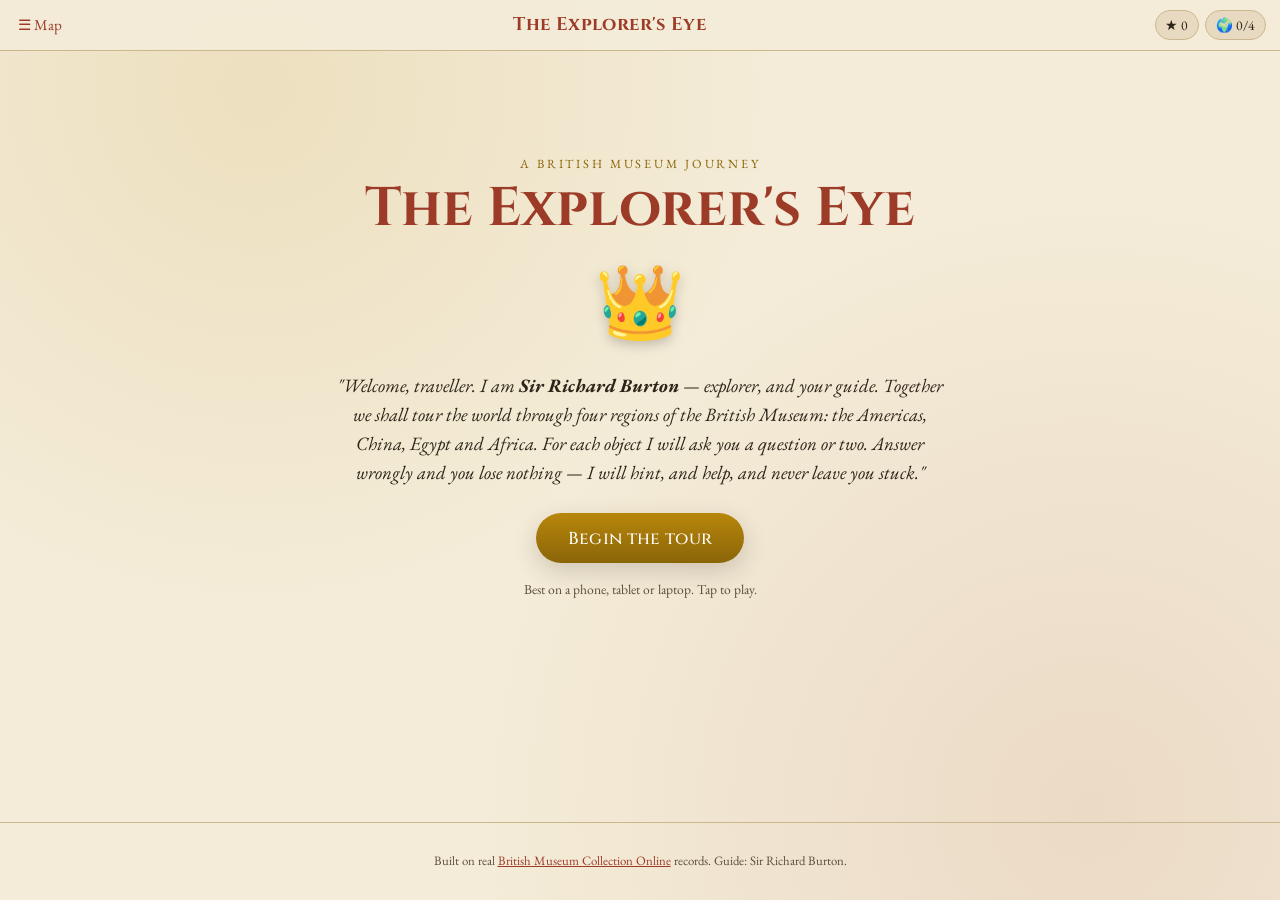
==== index.html @ 0e797c00 "Add The Explorer's Eye — responsive British Museum web game A web game in which Sir Richard Burton g" ====
<!DOCTYPE html>
<html lang="en">
<head>
  <meta charset="UTF-8" />
  <meta name="viewport" content="width=device-width, initial-scale=1.0" />
  <meta name="description" content="The Explorer's Eye — a web game in which Sir Richard Burton guides you through objects from four regions of the British Museum collection." />
  <title>The Explorer's Eye</title>
  <link rel="preconnect" href="https://fonts.googleapis.com" />
  <link rel="preconnect" href="https://fonts.gstatic.com" crossorigin />
  <link href="https://fonts.googleapis.com/css2?family=Cinzel:wght@500;700&family=EB+Garamond:ital,wght@0,400;0,500;1,400&display=swap" rel="stylesheet" />
  <link rel="stylesheet" href="styles.css" />
</head>
<body>
  <div class="app">

    <!-- Top status bar -->
    <header class="topbar" id="topbar" hidden>
      <button class="link-btn" id="homeBtn" type="button" aria-label="Back to the world map">&#9776; Map</button>
      <h1 class="topbar-title">The Explorer's Eye</h1>
      <div class="status">
        <span class="status-pill" title="Score">&#9733; <span id="scoreVal">0</span></span>
        <span class="status-pill" title="Regions completed">&#127757; <span id="regionsVal">0</span>/4</span>
      </div>
    </header>

    <main class="stage" id="stage">

      <!-- 1. Welcome -->
      <section class="screen welcome active" id="screen-welcome" aria-labelledby="welcomeHeading">
        <div class="welcome-inner">
          <p class="eyebrow">A British Museum journey</p>
          <h1 class="title" id="welcomeHeading">The Explorer's Eye</h1>
          <div class="burton-badge" aria-hidden="true">&#128081;</div>
          <p class="lede">
            "Welcome, traveller. I am <strong>Sir Richard Burton</strong> &mdash; explorer, and your guide.
            Together we shall tour the world through four regions of the British Museum:
            the Americas, China, Egypt and Africa. For each object I will ask you a question or two.
            Answer wrongly and you lose nothing &mdash; I will hint, and help, and never leave you stuck."
          </p>
          <button class="btn btn-primary btn-lg" id="startBtn" type="button">Begin the tour</button>
          <p class="fineprint">Best on a phone, tablet or laptop. Tap to play.</p>
        </div>
      </section>

      <!-- 2. World map -->
      <section class="screen map" id="screen-map" aria-labelledby="mapHeading" hidden>
        <h2 class="screen-heading" id="mapHeading">Choose a region</h2>
        <p class="screen-sub">Four regions await. Visit them in any order &mdash; complete all four to finish the tour.</p>
        <div class="region-grid" id="regionGrid"><!-- regions injected --></div>
      </section>

      <!-- 3. Region: objects -->
      <section class="screen region" id="screen-region" aria-labelledby="regionHeading" hidden>
        <button class="link-btn back" id="regionBack" type="button">&#8592; Back to map</button>
        <h2 class="screen-heading" id="regionHeading">Region</h2>
        <p class="screen-sub" id="regionBlurb"></p>
        <div class="object-grid" id="objectGrid"><!-- objects injected --></div>
      </section>

      <!-- 4. Question -->
      <section class="screen quiz" id="screen-quiz" aria-labelledby="quizObjTitle" hidden>
        <button class="link-btn back" id="quizBack" type="button">&#8592; Back</button>
        <div class="object-card">
          <div class="object-plate" id="objPlate" aria-hidden="true"></div>
          <div class="object-meta">
            <h2 class="object-title" id="quizObjTitle">Object</h2>
            <p class="object-culture" id="quizObjCulture"></p>
            <p class="object-counter" id="quizCounter"></p>
          </div>
        </div>

        <div class="question-block">
          <p class="question-prompt" id="questionPrompt">Question</p>
          <div class="options" id="optionsList" role="group" aria-label="Answer options"></div>

          <!-- Burton feedback area -->
          <div class="burton-msg" id="burtonMsg" hidden>
            <span class="burton-avatar" aria-hidden="true">&#128081;</span>
            <p id="burtonText"></p>
          </div>

          <!-- Action buttons -->
          <div class="quiz-actions" id="quizActions"></div>
        </div>
      </section>

      <!-- 5. Region complete -->
      <section class="screen done-region" id="screen-region-done" aria-labelledby="regionDoneHeading" hidden>
        <div class="done-inner">
          <div class="done-mark" aria-hidden="true">&#10003;</div>
          <h2 class="screen-heading" id="regionDoneHeading">Region complete!</h2>
          <p class="screen-sub" id="regionDoneText"></p>
          <button class="btn btn-primary btn-lg" id="regionDoneBtn" type="button">Back to the world map</button>
        </div>
      </section>

      <!-- 6. Final -->
      <section class="screen final" id="screen-final" aria-labelledby="finalHeading" hidden>
        <div class="done-inner">
          <div class="burton-badge" aria-hidden="true">&#127881;</div>
          <h2 class="title" id="finalHeading">The tour is complete</h2>
          <p class="lede" id="finalText"></p>
          <p class="final-score">Final score: <strong id="finalScore">0</strong></p>
          <button class="btn btn-primary btn-lg" id="playAgainBtn" type="button">Play again</button>
        </div>
      </section>

    </main>

    <footer class="footer">
      <p>Built on real <a href="https://www.britishmuseum.org/collection" target="_blank" rel="noopener">British Museum Collection Online</a> records. Guide: Sir Richard Burton.</p>
    </footer>
  </div>

  <script src="data.js"></script>
  <script src="script.js"></script>
</body>
</html>
---- styles.css ----
/* The Explorer's Eye — responsive styles (mobile-first) */

:root {
  --parchment: #f4ecd8;
  --parchment-dark: #e7dac0;
  --ink: #2c2418;
  --ink-soft: #5b4f3a;
  --gold: #b8860b;
  --gold-deep: #8a6508;
  --brick: #9c3b27;
  --green: #3b6b4f;
  --green-bright: #2e7d4f;
  --red: #b23b2e;
  --line: #cbb78e;
  --shadow: 0 8px 24px rgba(44, 36, 24, 0.18);
  --radius: 14px;
}

* { box-sizing: border-box; }

html, body {
  margin: 0;
  padding: 0;
  min-height: 100%;
}

body {
  font-family: "EB Garamond", Georgia, "Times New Roman", serif;
  color: var(--ink);
  background:
    radial-gradient(circle at 20% 10%, rgba(184, 134, 11, 0.12), transparent 40%),
    radial-gradient(circle at 85% 90%, rgba(156, 59, 39, 0.10), transparent 45%),
    var(--parchment);
  line-height: 1.55;
  -webkit-font-smoothing: antialiased;
}

.app {
  display: flex;
  flex-direction: column;
  min-height: 100vh;
}

/* ---------- Top bar ---------- */
.topbar {
  position: sticky;
  top: 0;
  z-index: 20;
  display: flex;
  align-items: center;
  justify-content: space-between;
  gap: 0.5rem;
  padding: 0.6rem 0.9rem;
  background: rgba(244, 236, 216, 0.92);
  backdrop-filter: blur(6px);
  border-bottom: 1px solid var(--line);
}

.topbar-title {
  font-family: "Cinzel", serif;
  font-size: clamp(0.9rem, 3.5vw, 1.15rem);
  font-weight: 700;
  letter-spacing: 0.02em;
  margin: 0;
  color: var(--brick);
  white-space: nowrap;
  overflow: hidden;
  text-overflow: ellipsis;
}

.status { display: flex; gap: 0.4rem; flex-shrink: 0; }

.status-pill {
  background: var(--parchment-dark);
  border: 1px solid var(--line);
  border-radius: 999px;
  padding: 0.2rem 0.6rem;
  font-size: 0.85rem;
  font-variant-numeric: tabular-nums;
  white-space: nowrap;
}

/* ---------- Stage / screens ---------- */
.stage {
  flex: 1;
  width: 100%;
  max-width: 880px;
  margin: 0 auto;
  padding: 1.1rem 1rem 2rem;
}

.screen { animation: fade 0.35s ease; }
.screen[hidden] { display: none; }

@keyframes fade {
  from { opacity: 0; transform: translateY(8px); }
  to { opacity: 1; transform: translateY(0); }
}

.screen-heading {
  font-family: "Cinzel", serif;
  font-size: clamp(1.4rem, 5vw, 2rem);
  color: var(--brick);
  margin: 0.2rem 0 0.3rem;
}

.screen-sub {
  color: var(--ink-soft);
  margin: 0 0 1.2rem;
  font-size: 1.02rem;
}

/* ---------- Welcome ---------- */
.welcome { display: flex; align-items: center; min-height: 70vh; }
.welcome-inner { text-align: center; margin: 0 auto; max-width: 620px; }

.eyebrow {
  text-transform: uppercase;
  letter-spacing: 0.22em;
  font-size: 0.78rem;
  color: var(--gold-deep);
  margin: 0 0 0.4rem;
}

.title {
  font-family: "Cinzel", serif;
  font-weight: 700;
  font-size: clamp(2.1rem, 9vw, 3.4rem);
  line-height: 1.05;
  margin: 0 0 0.6rem;
  color: var(--brick);
}

.burton-badge {
  font-size: clamp(3rem, 14vw, 4.5rem);
  margin: 0.5rem 0 0.8rem;
  filter: drop-shadow(0 4px 6px rgba(0,0,0,0.2));
}

.lede {
  font-size: clamp(1rem, 2.6vw, 1.18rem);
  color: var(--ink);
  font-style: italic;
  margin: 0 auto 1.6rem;
  max-width: 36em;
}

.fineprint { color: var(--ink-soft); font-size: 0.85rem; margin-top: 1rem; }

/* ---------- Buttons ---------- */
.btn {
  font-family: "Cinzel", serif;
  font-size: 1rem;
  font-weight: 500;
  border: none;
  border-radius: 999px;
  padding: 0.7rem 1.5rem;
  cursor: pointer;
  transition: transform 0.12s ease, box-shadow 0.12s ease, background 0.12s ease;
  letter-spacing: 0.02em;
}
.btn:active { transform: translateY(1px) scale(0.99); }

.btn-primary {
  background: linear-gradient(180deg, var(--gold) 0%, var(--gold-deep) 100%);
  color: #fff;
  box-shadow: var(--shadow);
}
.btn-primary:hover { background: var(--gold-deep); }

.btn-secondary {
  background: var(--parchment-dark);
  color: var(--ink);
  border: 1px solid var(--line);
}
.btn-secondary:hover { background: #ded0b2; }

.btn-lg { padding: 0.85rem 2rem; font-size: 1.08rem; }

.link-btn {
  background: none;
  border: none;
  color: var(--brick);
  font-family: "EB Garamond", serif;
  font-size: 0.95rem;
  cursor: pointer;
  padding: 0.35rem 0.2rem;
}
.link-btn:hover { text-decoration: underline; }
.link-btn.back { display: inline-block; margin-bottom: 0.7rem; }

/* ---------- Region grid (map) ---------- */
.region-grid {
  display: grid;
  grid-template-columns: 1fr;
  gap: 0.9rem;
}
@media (min-width: 560px) {
  .region-grid { grid-template-columns: 1fr 1fr; }
}

.region-card {
  position: relative;
  text-align: left;
  background: var(--parchment-dark);
  border: 1px solid var(--line);
  border-left: 6px solid var(--accent, var(--gold));
  border-radius: var(--radius);
  padding: 1.1rem 1.1rem 1rem;
  cursor: pointer;
  box-shadow: var(--shadow);
  transition: transform 0.14s ease, box-shadow 0.14s ease;
  font-family: inherit;
  color: inherit;
  width: 100%;
}
.region-card:hover { transform: translateY(-3px); box-shadow: 0 12px 28px rgba(44,36,24,0.22); }

.region-card .rc-icon { font-size: 2rem; }
.region-card .rc-name {
  font-family: "Cinzel", serif;
  font-size: 1.25rem;
  margin: 0.2rem 0 0.25rem;
  color: var(--ink);
}
.region-card .rc-blurb { margin: 0; color: var(--ink-soft); font-size: 0.95rem; }

.region-card .rc-done {
  position: absolute;
  top: 0.8rem;
  right: 0.9rem;
  background: var(--green-bright);
  color: #fff;
  font-family: "Cinzel", serif;
  font-size: 0.72rem;
  padding: 0.2rem 0.6rem;
  border-radius: 999px;
  display: none;
}
.region-card.completed { opacity: 0.92; }
.region-card.completed .rc-done { display: inline-block; }
.region-card.completed { border-left-color: var(--green-bright); }

/* ---------- Object grid ---------- */
.object-grid {
  display: grid;
  grid-template-columns: 1fr;
  gap: 0.9rem;
}
@media (min-width: 560px) {
  .object-grid { grid-template-columns: 1fr 1fr; }
}

.object-tile {
  display: flex;
  gap: 0.85rem;
  align-items: center;
  text-align: left;
  background: var(--parchment-dark);
  border: 1px solid var(--line);
  border-radius: var(--radius);
  padding: 0.9rem;
  cursor: pointer;
  box-shadow: var(--shadow);
  transition: transform 0.14s ease;
  font-family: inherit;
  color: inherit;
  width: 100%;
}
.object-tile:hover { transform: translateY(-3px); }

.object-thumb {
  flex-shrink: 0;
  width: 64px;
  height: 64px;
  border-radius: 10px;
  display: grid;
  place-items: center;
  font-size: 2rem;
  background: linear-gradient(135deg, #efe4c8, #d8c49a);
  border: 1px solid var(--line);
}
.object-tile .ot-title {
  font-family: "Cinzel", serif;
  font-size: 1.02rem;
  margin: 0 0 0.15rem;
}
.object-tile .ot-sub { margin: 0; font-size: 0.85rem; color: var(--ink-soft); }
.object-tile .ot-done { color: var(--green-bright); font-weight: 600; }

/* ---------- Quiz / object card ---------- */
.object-card {
  display: flex;
  gap: 1rem;
  align-items: center;
  background: var(--parchment-dark);
  border: 1px solid var(--line);
  border-radius: var(--radius);
  padding: 0.9rem 1rem;
  margin-bottom: 1.2rem;
  box-shadow: var(--shadow);
}

.object-plate {
  flex-shrink: 0;
  width: 84px;
  height: 84px;
  border-radius: 12px;
  display: grid;
  place-items: center;
  font-size: 2.6rem;
  background: linear-gradient(135deg, #efe4c8, #cdb789);
  border: 2px solid var(--line);
  overflow: hidden;
}
.object-plate img { width: 100%; height: 100%; object-fit: cover; }

.object-title { font-family: "Cinzel", serif; font-size: 1.15rem; margin: 0 0 0.15rem; color: var(--ink); }
.object-culture { margin: 0; font-size: 0.9rem; color: var(--ink-soft); font-style: italic; }
.object-counter { margin: 0.3rem 0 0; font-size: 0.82rem; color: var(--gold-deep); letter-spacing: 0.04em; }

.question-prompt {
  font-size: clamp(1.1rem, 3.4vw, 1.35rem);
  font-weight: 500;
  margin: 0 0 1rem;
  color: var(--ink);
}

/* ---------- Options ---------- */
.options { display: grid; gap: 0.6rem; }

.option {
  text-align: left;
  background: #fff8ea;
  border: 2px solid var(--line);
  border-radius: 12px;
  padding: 0.8rem 1rem;
  font-family: inherit;
  font-size: 1.02rem;
  color: var(--ink);
  cursor: pointer;
  transition: border-color 0.12s ease, background 0.12s ease, transform 0.1s ease;
}
.option:hover:not(:disabled) { border-color: var(--gold); transform: translateY(-1px); }
.option:disabled { cursor: default; }

.option.correct {
  background: #e3f3e6;
  border-color: var(--green-bright);
  color: #1f5b37;
  font-weight: 600;
}
.option.wrong {
  background: #f7e1de;
  border-color: var(--red);
  color: #7e261c;
}

/* ---------- Burton message ---------- */
.burton-msg {
  display: flex;
  gap: 0.7rem;
  align-items: flex-start;
  background: #fff8ea;
  border: 1px dashed var(--gold);
  border-radius: 12px;
  padding: 0.8rem 0.9rem;
  margin-top: 1rem;
}
.burton-avatar { font-size: 1.7rem; flex-shrink: 0; }
.burton-msg p { margin: 0; font-style: italic; color: var(--ink-soft); }

/* ---------- Quiz actions ---------- */
.quiz-actions {
  display: flex;
  flex-wrap: wrap;
  gap: 0.6rem;
  margin-top: 1rem;
}
.quiz-actions .btn { flex: 1 1 auto; min-width: 140px; }

/* ---------- Done screens ---------- */
.done-region, .final { display: flex; align-items: center; min-height: 64vh; }
.done-inner { text-align: center; margin: 0 auto; max-width: 560px; }

.done-mark {
  width: 86px;
  height: 86px;
  margin: 0 auto 0.8rem;
  border-radius: 50%;
  display: grid;
  place-items: center;
  font-size: 3rem;
  color: #fff;
  background: linear-gradient(180deg, var(--green) 0%, #2c5a40 100%);
  box-shadow: var(--shadow);
}

.final-score {
  font-size: 1.2rem;
  margin: 1rem 0 1.4rem;
}
.final-score strong { color: var(--gold-deep); font-family: "Cinzel", serif; }

/* ---------- Footer ---------- */
.footer {
  text-align: center;
  padding: 1rem;
  font-size: 0.8rem;
  color: var(--ink-soft);
  border-top: 1px solid var(--line);
}
.footer a { color: var(--brick); }

/* ---------- Reduced motion ---------- */
@media (prefers-reduced-motion: reduce) {
  .screen, .btn, .region-card, .object-tile, .option { animation: none; transition: none; }
}
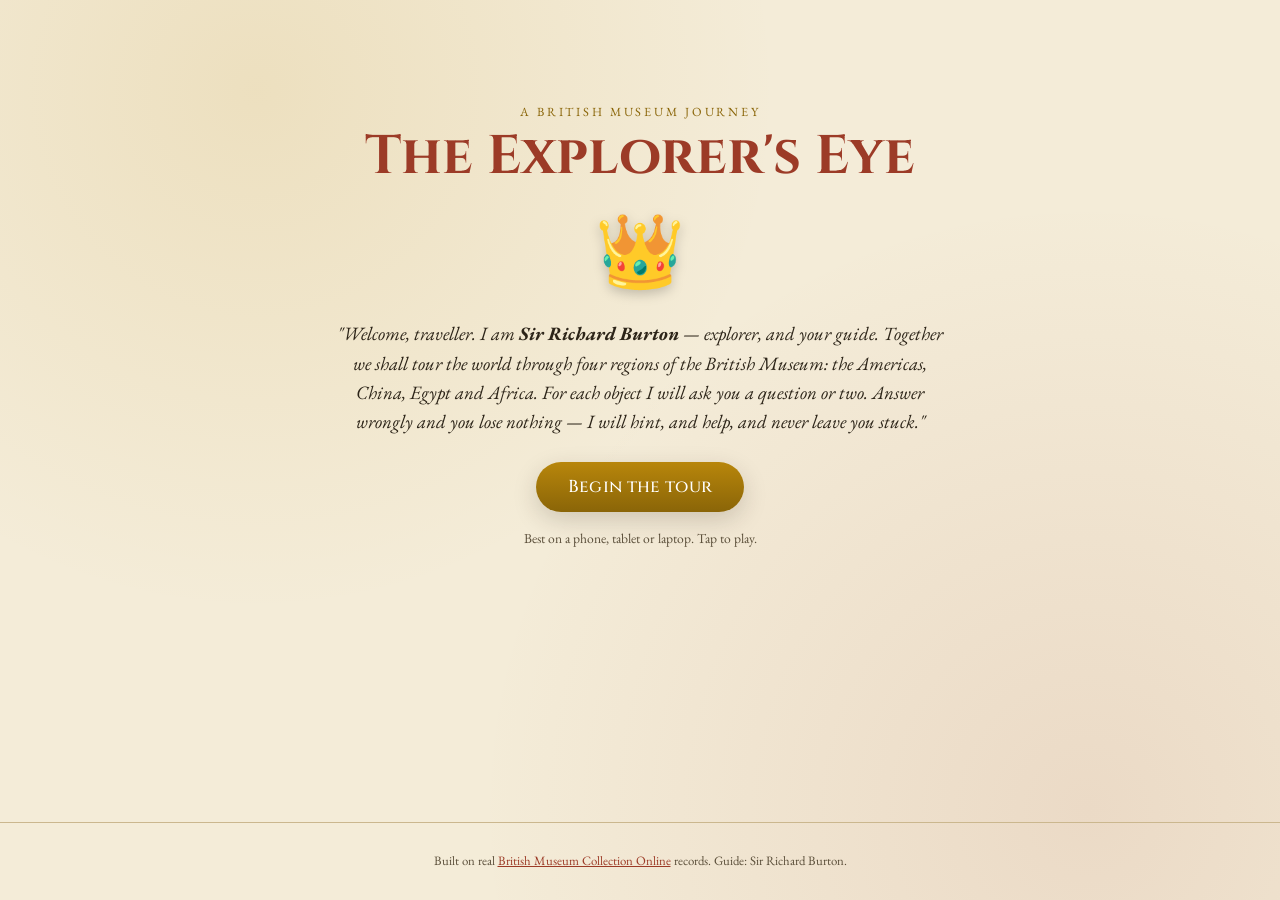
==== commit f4a95615: "first commit" ====
--- a/index.html
+++ b/index.html
@@ -18,8 +18,14 @@
       <button class="link-btn" id="homeBtn" type="button" aria-label="Back to the world map">&#9776; Map</button>
       <h1 class="topbar-title">The Explorer's Eye</h1>
       <div class="status">
-        <span class="status-pill" title="Score">&#9733; <span id="scoreVal">0</span></span>
-        <span class="status-pill" title="Regions completed">&#127757; <span id="regionsVal">0</span>/4</span>
+        <span class="score-box" title="Your points so far">
+          <span class="score-star" aria-hidden="true">&#9733;</span>
+          <span class="score-text">
+            <span class="score-num" id="scoreVal">0</span>
+            <span class="score-label">points</span>
+          </span>
+        </span>
+        <span class="status-pill" title="Regions completed">&#127757; <span id="regionsVal">0</span>/4 regions</span>
       </div>
     </header>
 
@@ -45,8 +51,41 @@
       <!-- 2. World map -->
       <section class="screen map" id="screen-map" aria-labelledby="mapHeading" hidden>
         <h2 class="screen-heading" id="mapHeading">Choose a region</h2>
-        <p class="screen-sub">Four regions await. Visit them in any order &mdash; complete all four to finish the tour.</p>
-        <div class="region-grid" id="regionGrid"><!-- regions injected --></div>
+        <p class="screen-sub">Tap a glowing region on the map. Visit them in any order &mdash; complete all four to finish the tour.</p>
+
+        <div class="map-frame">
+          <svg class="world-map" viewBox="0 0 1000 500" role="group" aria-label="World map of the four regions" preserveAspectRatio="xMidYMid meet">
+            <!-- ocean -->
+            <rect x="0" y="0" width="1000" height="500" fill="url(#ocean)" />
+            <defs>
+              <linearGradient id="ocean" x1="0" y1="0" x2="0" y2="1">
+                <stop offset="0%" stop-color="#cfe3df" />
+                <stop offset="100%" stop-color="#bcd6d3" />
+              </linearGradient>
+              <filter id="glow" x="-50%" y="-50%" width="200%" height="200%">
+                <feGaussianBlur stdDeviation="6" result="b" />
+                <feMerge><feMergeNode in="b" /><feMergeNode in="SourceGraphic" /></feMerge>
+              </filter>
+            </defs>
+
+            <!-- continents (stylized) -->
+            <g class="continents" fill="#e7d7b0" stroke="#caa86a" stroke-width="2" stroke-linejoin="round">
+              <path d="M120,140 L210,95 L300,82 L335,120 L312,168 L268,182 L255,235 L208,250 L196,205 L150,182 Z" /><!-- N America -->
+              <path d="M250,250 L300,255 L290,285 L300,300 L295,330 L320,360 L300,440 L278,438 L272,360 L255,310 L248,275 Z" /><!-- S America -->
+              <path d="M360,70 L420,66 L432,100 L398,118 L364,98 Z" /><!-- Greenland -->
+              <path d="M470,120 L545,108 L575,128 L560,158 L520,168 L494,182 L470,160 Z" /><!-- Europe -->
+              <path d="M488,196 L545,186 L575,206 L590,236 L572,300 L548,330 L528,378 L508,372 L498,322 L480,272 L478,228 Z" /><!-- Africa -->
+              <path d="M575,128 L700,92 L820,96 L878,140 L860,196 L792,224 L724,214 L690,236 L662,214 L612,200 L578,166 Z" /><!-- Asia -->
+              <path d="M690,236 L724,232 L716,276 L694,292 L680,262 Z" /><!-- India -->
+              <path d="M812,338 L884,330 L906,372 L862,406 L816,392 L800,360 Z" /><!-- Australia -->
+            </g>
+
+            <!-- region hotspots injected here -->
+            <g id="hotspots"></g>
+          </svg>
+        </div>
+
+        <ul class="map-legend" id="mapLegend"><!-- legend chips injected --></ul>
       </section>
 
       <!-- 3. Region: objects -->
--- a/styles.css
+++ b/styles.css
@@ -18,6 +18,9 @@
 
 * { box-sizing: border-box; }
 
+/* The hidden attribute must win over component display rules (flex/grid). */
+[hidden] { display: none !important; }
+
 html, body {
   margin: 0;
   padding: 0;
@@ -68,16 +71,47 @@
   text-overflow: ellipsis;
 }
 
-.status { display: flex; gap: 0.4rem; flex-shrink: 0; }
+.status { display: flex; align-items: center; gap: 0.5rem; flex-shrink: 0; }
 
 .status-pill {
   background: var(--parchment-dark);
   border: 1px solid var(--line);
   border-radius: 999px;
-  padding: 0.2rem 0.6rem;
-  font-size: 0.85rem;
+  padding: 0.3rem 0.7rem;
+  font-size: 0.82rem;
   font-variant-numeric: tabular-nums;
   white-space: nowrap;
+}
+
+/* Prominent points display */
+.score-box {
+  display: inline-flex;
+  align-items: center;
+  gap: 0.5rem;
+  background: linear-gradient(180deg, var(--gold) 0%, var(--gold-deep) 100%);
+  color: #fff;
+  border-radius: 999px;
+  padding: 0.3rem 0.9rem 0.3rem 0.7rem;
+  box-shadow: var(--shadow);
+}
+.score-star { font-size: 1.5rem; line-height: 1; }
+.score-text { display: flex; flex-direction: column; line-height: 1; }
+.score-num {
+  font-family: "Cinzel", serif;
+  font-weight: 700;
+  font-size: 1.5rem;
+  font-variant-numeric: tabular-nums;
+}
+.score-label {
+  font-size: 0.62rem;
+  letter-spacing: 0.18em;
+  text-transform: uppercase;
+  opacity: 0.9;
+}
+@media (min-width: 480px) {
+  .score-star { font-size: 1.8rem; }
+  .score-num { font-size: 1.85rem; }
+  .score-label { font-size: 0.66rem; }
 }
 
 /* ---------- Stage / screens ---------- */
@@ -189,57 +223,101 @@
 .link-btn:hover { text-decoration: underline; }
 .link-btn.back { display: inline-block; margin-bottom: 0.7rem; }
 
-/* ---------- Region grid (map) ---------- */
-.region-grid {
-  display: grid;
-  grid-template-columns: 1fr;
-  gap: 0.9rem;
-}
-@media (min-width: 560px) {
-  .region-grid { grid-template-columns: 1fr 1fr; }
-}
-
-.region-card {
-  position: relative;
-  text-align: left;
+/* ---------- World map ---------- */
+.map-frame {
+  border: 2px solid var(--line);
+  border-radius: var(--radius);
+  background: #cfe3df;
+  box-shadow: var(--shadow);
+  overflow: hidden;
+}
+.world-map {
+  display: block;
+  width: 100%;
+  height: auto;
+}
+
+/* Hotspots */
+.hotspot { cursor: pointer; outline: none; }
+.hotspot .hs-hit { pointer-events: all; }
+.hotspot .hs-dot {
+  fill: var(--accent, var(--gold));
+  stroke: #fff8ea;
+  stroke-width: 3;
+  transition: r 0.15s ease;
+}
+.hotspot .hs-pulse {
+  fill: var(--accent, var(--gold));
+  opacity: 0.35;
+  transform-origin: center;
+  transform-box: fill-box;
+  animation: pulse 2.4s ease-out infinite;
+}
+.hotspot .hs-icon {
+  font-size: 20px;
+  fill: #fff;
+  pointer-events: none;
+}
+.hotspot .hs-label {
+  font-family: "Cinzel", serif;
+  font-size: 19px;
+  font-weight: 700;
+  fill: var(--ink);
+  paint-order: stroke;
+  stroke: #fff8ea;
+  stroke-width: 5px;
+  stroke-linejoin: round;
+  pointer-events: none;
+}
+.hotspot:hover .hs-dot,
+.hotspot:focus-visible .hs-dot { r: 24; }
+.hotspot:focus-visible .hs-pulse { opacity: 0.55; }
+.hotspot:focus-visible { outline: none; }
+.hotspot:focus-visible .hs-dot { stroke: var(--ink); stroke-width: 3.5; }
+
+.hotspot.completed .hs-dot { fill: var(--green-bright); }
+.hotspot.completed .hs-pulse { animation: none; opacity: 0.18; fill: var(--green-bright); }
+.hotspot.completed .hs-icon { font-size: 22px; font-weight: 700; }
+
+@keyframes pulse {
+  0%   { transform: scale(0.7); opacity: 0.45; }
+  70%  { transform: scale(1.5); opacity: 0; }
+  100% { transform: scale(1.5); opacity: 0; }
+}
+
+/* Legend below the map */
+.map-legend {
+  list-style: none;
+  display: flex;
+  flex-wrap: wrap;
+  gap: 0.55rem;
+  padding: 0;
+  margin: 1rem 0 0;
+}
+.legend-chip {
+  display: inline-flex;
+  align-items: center;
+  gap: 0.45rem;
   background: var(--parchment-dark);
   border: 1px solid var(--line);
-  border-left: 6px solid var(--accent, var(--gold));
-  border-radius: var(--radius);
-  padding: 1.1rem 1.1rem 1rem;
+  border-radius: 999px;
+  padding: 0.4rem 0.85rem;
+  font-family: inherit;
+  font-size: 0.95rem;
+  color: var(--ink);
   cursor: pointer;
-  box-shadow: var(--shadow);
-  transition: transform 0.14s ease, box-shadow 0.14s ease;
-  font-family: inherit;
-  color: inherit;
-  width: 100%;
-}
-.region-card:hover { transform: translateY(-3px); box-shadow: 0 12px 28px rgba(44,36,24,0.22); }
-
-.region-card .rc-icon { font-size: 2rem; }
-.region-card .rc-name {
-  font-family: "Cinzel", serif;
-  font-size: 1.25rem;
-  margin: 0.2rem 0 0.25rem;
-  color: var(--ink);
-}
-.region-card .rc-blurb { margin: 0; color: var(--ink-soft); font-size: 0.95rem; }
-
-.region-card .rc-done {
-  position: absolute;
-  top: 0.8rem;
-  right: 0.9rem;
-  background: var(--green-bright);
-  color: #fff;
-  font-family: "Cinzel", serif;
-  font-size: 0.72rem;
-  padding: 0.2rem 0.6rem;
-  border-radius: 999px;
-  display: none;
-}
-.region-card.completed { opacity: 0.92; }
-.region-card.completed .rc-done { display: inline-block; }
-.region-card.completed { border-left-color: var(--green-bright); }
+  transition: transform 0.12s ease, background 0.12s ease;
+}
+.legend-chip:hover { transform: translateY(-2px); background: #ded0b2; }
+.legend-chip .lc-dot {
+  width: 0.8rem;
+  height: 0.8rem;
+  border-radius: 50%;
+  background: var(--accent, var(--gold));
+  flex-shrink: 0;
+}
+.legend-chip.completed { border-color: var(--green-bright); }
+.legend-chip .lc-check { color: var(--green-bright); font-weight: 700; }
 
 /* ---------- Object grid ---------- */
 .object-grid {
@@ -279,7 +357,9 @@
   font-size: 2rem;
   background: linear-gradient(135deg, #efe4c8, #d8c49a);
   border: 1px solid var(--line);
-}
+  overflow: hidden;
+}
+.object-thumb img { width: 100%; height: 100%; object-fit: cover; }
 .object-tile .ot-title {
   font-family: "Cinzel", serif;
   font-size: 1.02rem;
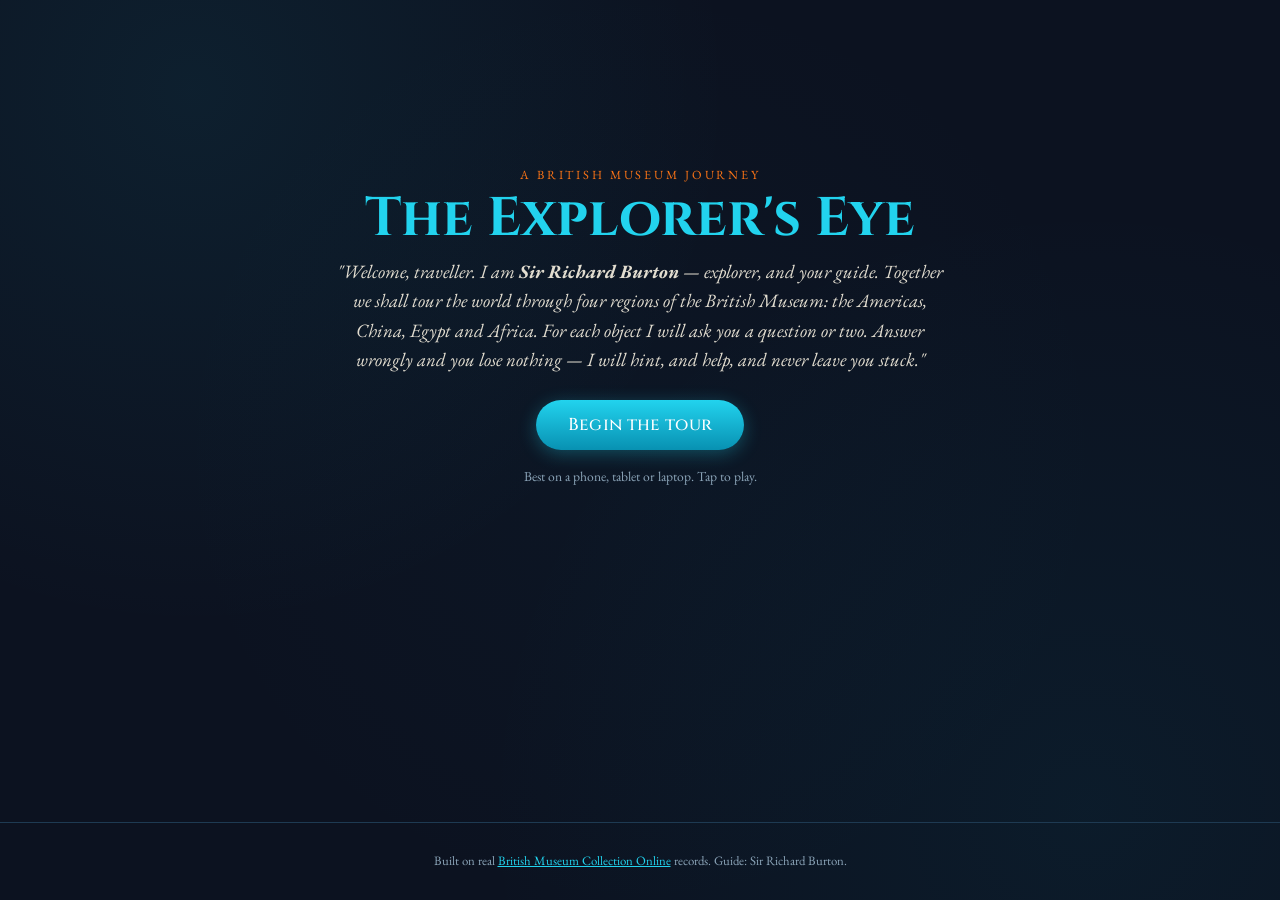
==== commit 87b5404a: "questions updated" ====
--- a/index.html
+++ b/index.html
@@ -19,13 +19,12 @@
       <h1 class="topbar-title">The Explorer's Eye</h1>
       <div class="status">
         <span class="score-box" title="Your points so far">
-          <span class="score-star" aria-hidden="true">&#9733;</span>
           <span class="score-text">
             <span class="score-num" id="scoreVal">0</span>
-            <span class="score-label">points</span>
+            <span class="score-label">pts</span>
           </span>
         </span>
-        <span class="status-pill" title="Regions completed">&#127757; <span id="regionsVal">0</span>/4 regions</span>
+        <span class="status-pill" title="Regions completed"><span id="regionsVal">0</span>/4 regions</span>
       </div>
     </header>
 
@@ -36,7 +35,6 @@
         <div class="welcome-inner">
           <p class="eyebrow">A British Museum journey</p>
           <h1 class="title" id="welcomeHeading">The Explorer's Eye</h1>
-          <div class="burton-badge" aria-hidden="true">&#128081;</div>
           <p class="lede">
             "Welcome, traveller. I am <strong>Sir Richard Burton</strong> &mdash; explorer, and your guide.
             Together we shall tour the world through four regions of the British Museum:
@@ -59,8 +57,8 @@
             <rect x="0" y="0" width="1000" height="500" fill="url(#ocean)" />
             <defs>
               <linearGradient id="ocean" x1="0" y1="0" x2="0" y2="1">
-                <stop offset="0%" stop-color="#cfe3df" />
-                <stop offset="100%" stop-color="#bcd6d3" />
+                <stop offset="0%" stop-color="#071828" />
+                <stop offset="100%" stop-color="#0a2035" />
               </linearGradient>
               <filter id="glow" x="-50%" y="-50%" width="200%" height="200%">
                 <feGaussianBlur stdDeviation="6" result="b" />
@@ -69,7 +67,7 @@
             </defs>
 
             <!-- continents (stylized) -->
-            <g class="continents" fill="#e7d7b0" stroke="#caa86a" stroke-width="2" stroke-linejoin="round">
+            <g class="continents" fill="#1a3a50" stroke="#0e5a72" stroke-width="2" stroke-linejoin="round">
               <path d="M120,140 L210,95 L300,82 L335,120 L312,168 L268,182 L255,235 L208,250 L196,205 L150,182 Z" /><!-- N America -->
               <path d="M250,250 L300,255 L290,285 L300,300 L295,330 L320,360 L300,440 L278,438 L272,360 L255,310 L248,275 Z" /><!-- S America -->
               <path d="M360,70 L420,66 L432,100 L398,118 L364,98 Z" /><!-- Greenland -->
@@ -114,7 +112,7 @@
 
           <!-- Burton feedback area -->
           <div class="burton-msg" id="burtonMsg" hidden>
-            <span class="burton-avatar" aria-hidden="true">&#128081;</span>
+            <span class="burton-avatar" aria-hidden="true">B</span>
             <p id="burtonText"></p>
           </div>
 
@@ -136,7 +134,6 @@
       <!-- 6. Final -->
       <section class="screen final" id="screen-final" aria-labelledby="finalHeading" hidden>
         <div class="done-inner">
-          <div class="burton-badge" aria-hidden="true">&#127881;</div>
           <h2 class="title" id="finalHeading">The tour is complete</h2>
           <p class="lede" id="finalText"></p>
           <p class="final-score">Final score: <strong id="finalScore">0</strong></p>
@@ -151,6 +148,16 @@
     </footer>
   </div>
 
+  <!-- Photo modal -->
+  <div class="photo-modal" id="photoModal" hidden>
+    <div class="photo-modal-overlay" id="photoModalOverlay"></div>
+    <div class="photo-modal-inner">
+      <button class="photo-modal-close" id="photoModalClose" aria-label="Close">&#215;</button>
+      <img id="photoModalImg" src="" alt="" />
+      <p class="photo-modal-title" id="photoModalTitle"></p>
+    </div>
+  </div>
+
   <script src="data.js"></script>
   <script src="script.js"></script>
 </body>
--- a/styles.css
+++ b/styles.css
@@ -1,24 +1,23 @@
 /* The Explorer's Eye — responsive styles (mobile-first) */
 
 :root {
-  --parchment: #f4ecd8;
-  --parchment-dark: #e7dac0;
-  --ink: #2c2418;
-  --ink-soft: #5b4f3a;
-  --gold: #b8860b;
-  --gold-deep: #8a6508;
-  --brick: #9c3b27;
-  --green: #3b6b4f;
-  --green-bright: #2e7d4f;
-  --red: #b23b2e;
-  --line: #cbb78e;
-  --shadow: 0 8px 24px rgba(44, 36, 24, 0.18);
+  --parchment: #0c1220;
+  --parchment-dark: #162035;
+  --ink: #e2ddd0;
+  --ink-soft: #8ba4b8;
+  --gold: #f97316;
+  --gold-deep: #ea580c;
+  --brick: #22d3ee;
+  --green: #0e7490;
+  --green-bright: #06b6d4;
+  --red: #ef4444;
+  --line: #1e3a52;
+  --shadow: 0 8px 28px rgba(0, 0, 0, 0.55);
   --radius: 14px;
 }
 
 * { box-sizing: border-box; }
 
-/* The hidden attribute must win over component display rules (flex/grid). */
 [hidden] { display: none !important; }
 
 html, body {
@@ -31,8 +30,9 @@
   font-family: "EB Garamond", Georgia, "Times New Roman", serif;
   color: var(--ink);
   background:
-    radial-gradient(circle at 20% 10%, rgba(184, 134, 11, 0.12), transparent 40%),
-    radial-gradient(circle at 85% 90%, rgba(156, 59, 39, 0.10), transparent 45%),
+    radial-gradient(circle at 15% 10%, rgba(34, 211, 238, 0.07), transparent 40%),
+    radial-gradient(circle at 85% 90%, rgba(6, 182, 212, 0.06), transparent 45%),
+    radial-gradient(circle at 50% 50%, rgba(14, 116, 144, 0.04), transparent 60%),
     var(--parchment);
   line-height: 1.55;
   -webkit-font-smoothing: antialiased;
@@ -54,8 +54,8 @@
   justify-content: space-between;
   gap: 0.5rem;
   padding: 0.6rem 0.9rem;
-  background: rgba(244, 236, 216, 0.92);
-  backdrop-filter: blur(6px);
+  background: rgba(12, 18, 32, 0.94);
+  backdrop-filter: blur(8px);
   border-bottom: 1px solid var(--line);
 }
 
@@ -81,37 +81,33 @@
   font-size: 0.82rem;
   font-variant-numeric: tabular-nums;
   white-space: nowrap;
+  color: var(--ink-soft);
 }
 
 /* Prominent points display */
 .score-box {
   display: inline-flex;
   align-items: center;
-  gap: 0.5rem;
-  background: linear-gradient(180deg, var(--gold) 0%, var(--gold-deep) 100%);
-  color: #fff;
+  gap: 0.35rem;
+  background: var(--parchment-dark);
+  color: var(--brick);
+  border: 1.5px solid var(--brick);
   border-radius: 999px;
-  padding: 0.3rem 0.9rem 0.3rem 0.7rem;
-  box-shadow: var(--shadow);
-}
-.score-star { font-size: 1.5rem; line-height: 1; }
-.score-text { display: flex; flex-direction: column; line-height: 1; }
+  padding: 0.2rem 0.7rem;
+}
+.score-star { display: none; }
+.score-text { display: flex; flex-direction: row; align-items: baseline; gap: 0.3rem; line-height: 1; }
 .score-num {
   font-family: "Cinzel", serif;
   font-weight: 700;
-  font-size: 1.5rem;
+  font-size: 1rem;
   font-variant-numeric: tabular-nums;
 }
 .score-label {
-  font-size: 0.62rem;
-  letter-spacing: 0.18em;
+  font-size: 0.65rem;
+  letter-spacing: 0.1em;
   text-transform: uppercase;
-  opacity: 0.9;
-}
-@media (min-width: 480px) {
-  .score-star { font-size: 1.8rem; }
-  .score-num { font-size: 1.85rem; }
-  .score-label { font-size: 0.66rem; }
+  opacity: 0.8;
 }
 
 /* ---------- Stage / screens ---------- */
@@ -152,7 +148,7 @@
   text-transform: uppercase;
   letter-spacing: 0.22em;
   font-size: 0.78rem;
-  color: var(--gold-deep);
+  color: var(--gold);
   margin: 0 0 0.4rem;
 }
 
@@ -168,7 +164,7 @@
 .burton-badge {
   font-size: clamp(3rem, 14vw, 4.5rem);
   margin: 0.5rem 0 0.8rem;
-  filter: drop-shadow(0 4px 6px rgba(0,0,0,0.2));
+  filter: drop-shadow(0 4px 12px rgba(34, 211, 238, 0.3));
 }
 
 .lede {
@@ -196,18 +192,18 @@
 .btn:active { transform: translateY(1px) scale(0.99); }
 
 .btn-primary {
-  background: linear-gradient(180deg, var(--gold) 0%, var(--gold-deep) 100%);
+  background: linear-gradient(180deg, var(--brick) 0%, #0891b2 100%);
   color: #fff;
-  box-shadow: var(--shadow);
-}
-.btn-primary:hover { background: var(--gold-deep); }
+  box-shadow: 0 4px 18px rgba(34, 211, 238, 0.3);
+}
+.btn-primary:hover { background: linear-gradient(180deg, #34e0f8 0%, #06b6d4 100%); }
 
 .btn-secondary {
   background: var(--parchment-dark);
   color: var(--ink);
   border: 1px solid var(--line);
 }
-.btn-secondary:hover { background: #ded0b2; }
+.btn-secondary:hover { background: #1e2e48; }
 
 .btn-lg { padding: 0.85rem 2rem; font-size: 1.08rem; }
 
@@ -227,7 +223,7 @@
 .map-frame {
   border: 2px solid var(--line);
   border-radius: var(--radius);
-  background: #cfe3df;
+  background: #0a1a2a;
   box-shadow: var(--shadow);
   overflow: hidden;
 }
@@ -241,13 +237,13 @@
 .hotspot { cursor: pointer; outline: none; }
 .hotspot .hs-hit { pointer-events: all; }
 .hotspot .hs-dot {
-  fill: var(--accent, var(--gold));
-  stroke: #fff8ea;
+  fill: var(--accent, var(--brick));
+  stroke: #0c1220;
   stroke-width: 3;
   transition: r 0.15s ease;
 }
 .hotspot .hs-pulse {
-  fill: var(--accent, var(--gold));
+  fill: var(--accent, var(--brick));
   opacity: 0.35;
   transform-origin: center;
   transform-box: fill-box;
@@ -262,9 +258,9 @@
   font-family: "Cinzel", serif;
   font-size: 19px;
   font-weight: 700;
-  fill: var(--ink);
+  fill: #e2ddd0;
   paint-order: stroke;
-  stroke: #fff8ea;
+  stroke: #0c1220;
   stroke-width: 5px;
   stroke-linejoin: round;
   pointer-events: none;
@@ -273,10 +269,10 @@
 .hotspot:focus-visible .hs-dot { r: 24; }
 .hotspot:focus-visible .hs-pulse { opacity: 0.55; }
 .hotspot:focus-visible { outline: none; }
-.hotspot:focus-visible .hs-dot { stroke: var(--ink); stroke-width: 3.5; }
-
-.hotspot.completed .hs-dot { fill: var(--green-bright); }
-.hotspot.completed .hs-pulse { animation: none; opacity: 0.18; fill: var(--green-bright); }
+.hotspot:focus-visible .hs-dot { stroke: var(--brick); stroke-width: 3.5; }
+
+.hotspot.completed .hs-dot { fill: var(--gold); }
+.hotspot.completed .hs-pulse { animation: none; opacity: 0.18; fill: var(--gold); }
 .hotspot.completed .hs-icon { font-size: 22px; font-weight: 700; }
 
 @keyframes pulse {
@@ -308,16 +304,16 @@
   cursor: pointer;
   transition: transform 0.12s ease, background 0.12s ease;
 }
-.legend-chip:hover { transform: translateY(-2px); background: #ded0b2; }
+.legend-chip:hover { transform: translateY(-2px); background: #1e2e48; }
 .legend-chip .lc-dot {
   width: 0.8rem;
   height: 0.8rem;
   border-radius: 50%;
-  background: var(--accent, var(--gold));
+  background: var(--accent, var(--brick));
   flex-shrink: 0;
 }
-.legend-chip.completed { border-color: var(--green-bright); }
-.legend-chip .lc-check { color: var(--green-bright); font-weight: 700; }
+.legend-chip.completed { border-color: var(--gold); }
+.legend-chip .lc-check { color: var(--gold); font-weight: 700; }
 
 /* ---------- Object grid ---------- */
 .object-grid {
@@ -340,12 +336,12 @@
   padding: 0.9rem;
   cursor: pointer;
   box-shadow: var(--shadow);
-  transition: transform 0.14s ease;
+  transition: transform 0.14s ease, border-color 0.14s ease;
   font-family: inherit;
   color: inherit;
   width: 100%;
 }
-.object-tile:hover { transform: translateY(-3px); }
+.object-tile:hover { transform: translateY(-3px); border-color: var(--brick); }
 
 .object-thumb {
   flex-shrink: 0;
@@ -355,7 +351,7 @@
   display: grid;
   place-items: center;
   font-size: 2rem;
-  background: linear-gradient(135deg, #efe4c8, #d8c49a);
+  background: linear-gradient(135deg, #0e2a3e, #1a3a52);
   border: 1px solid var(--line);
   overflow: hidden;
 }
@@ -366,7 +362,7 @@
   margin: 0 0 0.15rem;
 }
 .object-tile .ot-sub { margin: 0; font-size: 0.85rem; color: var(--ink-soft); }
-.object-tile .ot-done { color: var(--green-bright); font-weight: 600; }
+.object-tile .ot-done { color: var(--gold); font-weight: 600; }
 
 /* ---------- Quiz / object card ---------- */
 .object-card {
@@ -389,15 +385,15 @@
   display: grid;
   place-items: center;
   font-size: 2.6rem;
-  background: linear-gradient(135deg, #efe4c8, #cdb789);
+  background: linear-gradient(135deg, #0e2a3e, #1a3a52);
   border: 2px solid var(--line);
   overflow: hidden;
 }
 .object-plate img { width: 100%; height: 100%; object-fit: cover; }
 
-.object-title { font-family: "Cinzel", serif; font-size: 1.15rem; margin: 0 0 0.15rem; color: var(--ink); }
+.object-title { font-family: "Cinzel", serif; font-size: 1.15rem; margin: 0 0 0.15rem; color: var(--brick); }
 .object-culture { margin: 0; font-size: 0.9rem; color: var(--ink-soft); font-style: italic; }
-.object-counter { margin: 0.3rem 0 0; font-size: 0.82rem; color: var(--gold-deep); letter-spacing: 0.04em; }
+.object-counter { margin: 0.3rem 0 0; font-size: 0.82rem; color: var(--gold); letter-spacing: 0.04em; }
 
 .question-prompt {
   font-size: clamp(1.1rem, 3.4vw, 1.35rem);
@@ -411,7 +407,7 @@
 
 .option {
   text-align: left;
-  background: #fff8ea;
+  background: #111d30;
   border: 2px solid var(--line);
   border-radius: 12px;
   padding: 0.8rem 1rem;
@@ -421,19 +417,19 @@
   cursor: pointer;
   transition: border-color 0.12s ease, background 0.12s ease, transform 0.1s ease;
 }
-.option:hover:not(:disabled) { border-color: var(--gold); transform: translateY(-1px); }
+.option:hover:not(:disabled) { border-color: var(--brick); transform: translateY(-1px); background: #162035; }
 .option:disabled { cursor: default; }
 
 .option.correct {
-  background: #e3f3e6;
+  background: #0a2a3a;
   border-color: var(--green-bright);
-  color: #1f5b37;
+  color: #7de8f8;
   font-weight: 600;
 }
 .option.wrong {
-  background: #f7e1de;
+  background: #2a1018;
   border-color: var(--red);
-  color: #7e261c;
+  color: #fca5a5;
 }
 
 /* ---------- Burton message ---------- */
@@ -441,13 +437,25 @@
   display: flex;
   gap: 0.7rem;
   align-items: flex-start;
-  background: #fff8ea;
-  border: 1px dashed var(--gold);
+  background: #0e1e30;
+  border: 1px dashed var(--brick);
   border-radius: 12px;
   padding: 0.8rem 0.9rem;
   margin-top: 1rem;
 }
-.burton-avatar { font-size: 1.7rem; flex-shrink: 0; }
+.burton-avatar {
+  flex-shrink: 0;
+  width: 2rem;
+  height: 2rem;
+  border-radius: 50%;
+  background: var(--brick);
+  color: #fff;
+  font-family: "Cinzel", serif;
+  font-weight: 700;
+  font-size: 0.95rem;
+  display: grid;
+  place-items: center;
+}
 .burton-msg p { margin: 0; font-style: italic; color: var(--ink-soft); }
 
 /* ---------- Quiz actions ---------- */
@@ -472,15 +480,15 @@
   place-items: center;
   font-size: 3rem;
   color: #fff;
-  background: linear-gradient(180deg, var(--green) 0%, #2c5a40 100%);
-  box-shadow: var(--shadow);
+  background: linear-gradient(180deg, var(--brick) 0%, #0891b2 100%);
+  box-shadow: 0 4px 20px rgba(34, 211, 238, 0.35);
 }
 
 .final-score {
   font-size: 1.2rem;
   margin: 1rem 0 1.4rem;
 }
-.final-score strong { color: var(--gold-deep); font-family: "Cinzel", serif; }
+.final-score strong { color: var(--gold); font-family: "Cinzel", serif; }
 
 /* ---------- Footer ---------- */
 .footer {
@@ -496,3 +504,72 @@
 @media (prefers-reduced-motion: reduce) {
   .screen, .btn, .region-card, .object-tile, .option { animation: none; transition: none; }
 }
+
+/* ---------- Photo modal ---------- */
+.photo-modal {
+  position: fixed;
+  inset: 0;
+  z-index: 100;
+  display: flex;
+  align-items: center;
+  justify-content: center;
+  padding: 1rem;
+}
+.photo-modal[hidden] { display: none !important; }
+
+.photo-modal-overlay {
+  position: absolute;
+  inset: 0;
+  background: rgba(0, 0, 0, 0.82);
+  cursor: pointer;
+}
+
+.photo-modal-inner {
+  position: relative;
+  display: flex;
+  flex-direction: column;
+  align-items: center;
+  gap: 0.75rem;
+  max-width: min(90vw, 700px);
+  max-height: 90vh;
+  background: var(--parchment-dark);
+  border: 1px solid var(--line);
+  border-radius: var(--radius);
+  padding: 1.2rem 1.2rem 1rem;
+  box-shadow: 0 16px 48px rgba(0, 0, 0, 0.7);
+  animation: fade 0.2s ease;
+}
+
+.photo-modal-inner img {
+  display: block;
+  max-width: 100%;
+  max-height: calc(80vh - 5rem);
+  border-radius: 8px;
+  object-fit: contain;
+}
+
+.photo-modal-title {
+  font-family: "Cinzel", serif;
+  font-size: 1rem;
+  color: var(--brick);
+  margin: 0;
+  text-align: center;
+}
+
+.photo-modal-close {
+  position: absolute;
+  top: 0.5rem;
+  right: 0.6rem;
+  background: none;
+  border: none;
+  color: var(--ink-soft);
+  font-size: 1.3rem;
+  cursor: pointer;
+  line-height: 1;
+  padding: 0.2rem 0.4rem;
+}
+.photo-modal-close:hover { color: var(--ink); }
+
+/* Make photo containers show pointer when they have a photo */
+.object-thumb.has-photo,
+.object-plate.has-photo { cursor: zoom-in; }
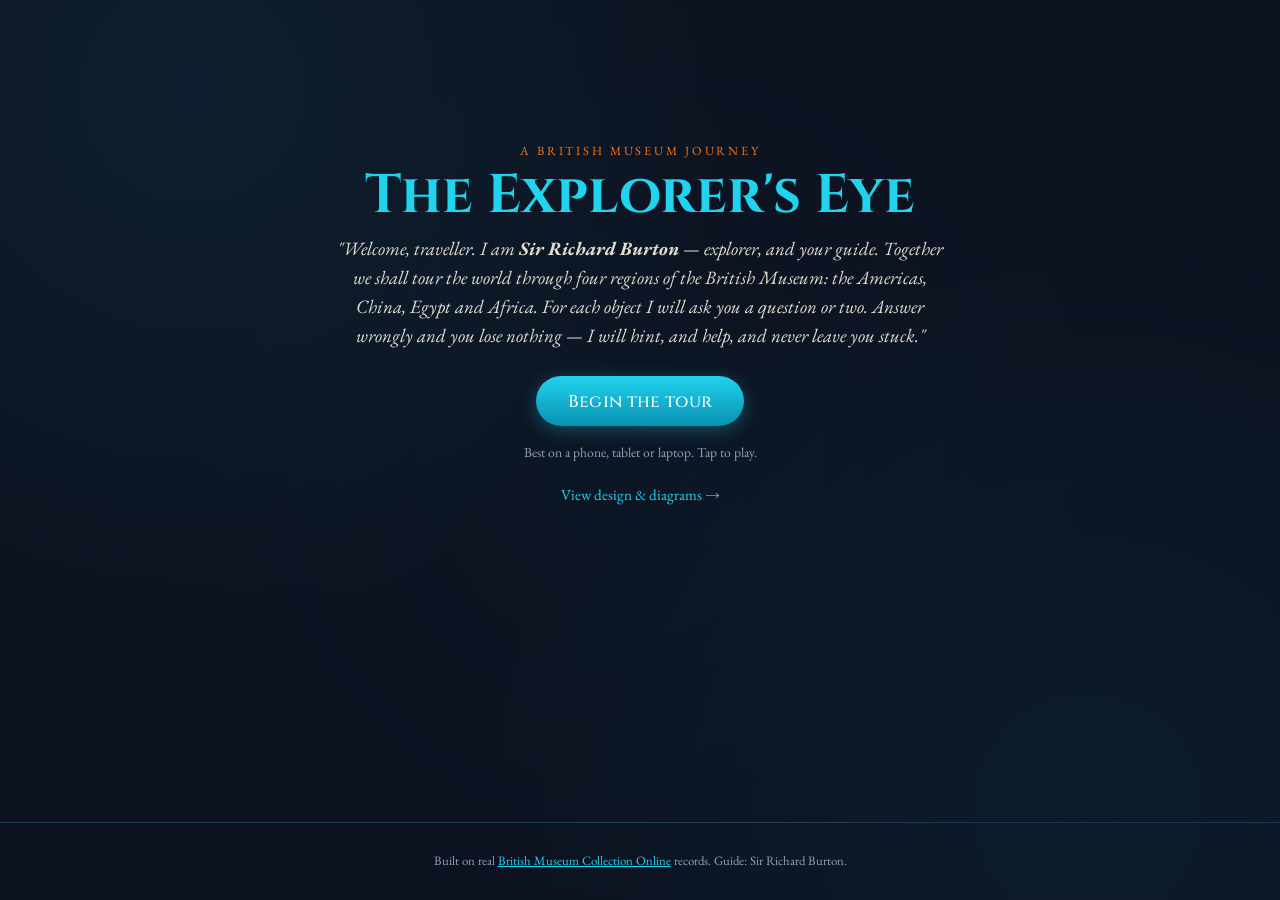
==== commit b09e9fb6: "maps added" ====
--- a/index.html
+++ b/index.html
@@ -15,7 +15,10 @@
 
     <!-- Top status bar -->
     <header class="topbar" id="topbar" hidden>
-      <button class="link-btn" id="homeBtn" type="button" aria-label="Back to the world map">&#9776; Map</button>
+      <span class="topbar-nav">
+        <button class="link-btn" id="homeBtn" type="button" aria-label="Back to the world map">&#9776; Map</button>
+        <button class="link-btn" id="diagramsBtn" type="button" aria-label="Design and diagrams">Diagrams</button>
+      </span>
       <h1 class="topbar-title">The Explorer's Eye</h1>
       <div class="status">
         <span class="score-box" title="Your points so far">
@@ -43,6 +46,7 @@
           </p>
           <button class="btn btn-primary btn-lg" id="startBtn" type="button">Begin the tour</button>
           <p class="fineprint">Best on a phone, tablet or laptop. Tap to play.</p>
+          <p class="fineprint"><button class="link-btn" id="welcomeDiagramsBtn" type="button">View design &amp; diagrams &#8594;</button></p>
         </div>
       </section>
 
@@ -141,6 +145,35 @@
         </div>
       </section>
 
+      <!-- 7. Design & Diagrams -->
+      <section class="screen diagrams" id="screen-diagrams" aria-labelledby="diagramsHeading" hidden>
+        <button class="link-btn back" id="diagramsBack" type="button">&#8592; Back</button>
+        <h2 class="screen-heading" id="diagramsHeading">Design &amp; Diagrams</h2>
+        <p class="screen-sub">How the experience is structured — the region map of the museum and the interaction loop a visitor follows for every object.</p>
+
+        <figure class="diagram-card">
+          <figcaption class="diagram-caption">
+            <span class="diagram-kicker">Information architecture</span>
+            <span class="diagram-title">Region map</span>
+            <span class="diagram-note">An entry hub branches freely to four regions — each holding two objects — and all paths converge on the final score screen.</span>
+          </figcaption>
+          <div class="diagram-figure">
+            <img class="diagram-img" src="diagrams/region-map.svg" alt="Region map: an entry hub connects to the Americas, China, Egypt and Africa, each with two objects, all leading to a final score screen." />
+          </div>
+        </figure>
+
+        <figure class="diagram-card">
+          <figcaption class="diagram-caption">
+            <span class="diagram-kicker">UX / interaction</span>
+            <span class="diagram-title">Object interaction loop</span>
+            <span class="diagram-note">A correct answer adds score; a wrong answer allows a retry, and a second wrong answer reveals the answer with study info. Then the next question, then back to the region.</span>
+          </figcaption>
+          <div class="diagram-figure">
+            <img class="diagram-img" src="diagrams/interaction-loop.svg" alt="Interaction loop: visitor opens an object, answers a question, correct answers add score while wrong answers allow a retry then reveal the answer and study info before moving on." />
+          </div>
+        </figure>
+      </section>
+
     </main>
 
     <footer class="footer">
--- a/styles.css
+++ b/styles.css
@@ -71,6 +71,8 @@
   text-overflow: ellipsis;
 }
 
+.topbar-nav { display: flex; align-items: center; gap: 0.2rem; flex-shrink: 0; }
+
 .status { display: flex; align-items: center; gap: 0.5rem; flex-shrink: 0; }
 
 .status-pill {
@@ -573,3 +575,50 @@
 /* Make photo containers show pointer when they have a photo */
 .object-thumb.has-photo,
 .object-plate.has-photo { cursor: zoom-in; }
+
+/* ---------- Design & Diagrams ---------- */
+.diagram-card {
+  margin: 0 0 1.4rem;
+  background: var(--parchment-dark);
+  border: 1px solid var(--line);
+  border-radius: var(--radius);
+  box-shadow: var(--shadow);
+  overflow: hidden;
+}
+
+.diagram-caption {
+  display: flex;
+  flex-direction: column;
+  gap: 0.3rem;
+  padding: 1rem 1.1rem 0.9rem;
+  border-bottom: 1px solid var(--line);
+}
+.diagram-kicker {
+  text-transform: uppercase;
+  letter-spacing: 0.18em;
+  font-size: 0.72rem;
+  color: var(--gold);
+}
+.diagram-title {
+  font-family: "Cinzel", serif;
+  font-weight: 700;
+  font-size: 1.15rem;
+  color: var(--brick);
+}
+.diagram-note {
+  font-size: 0.92rem;
+  color: var(--ink-soft);
+  line-height: 1.5;
+}
+
+.diagram-figure {
+  padding: 1.1rem;
+  background:
+    radial-gradient(circle at 50% 0%, rgba(34, 211, 238, 0.05), transparent 60%),
+    #0a1422;
+}
+.diagram-img {
+  display: block;
+  width: 100%;
+  height: auto;
+}
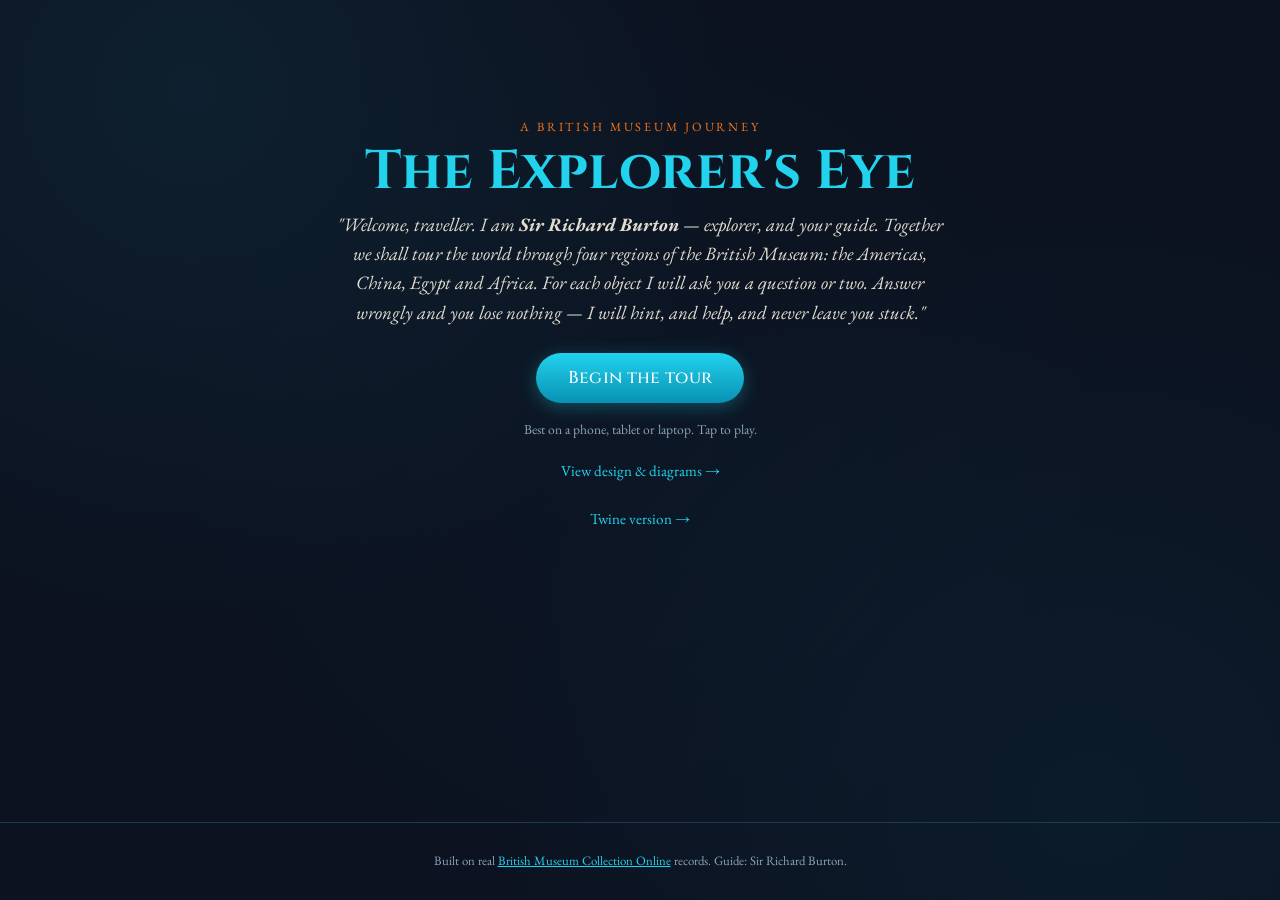
==== commit bd14353e: "twine added" ====
--- a/index.html
+++ b/index.html
@@ -18,6 +18,7 @@
       <span class="topbar-nav">
         <button class="link-btn" id="homeBtn" type="button" aria-label="Back to the world map">&#9776; Map</button>
         <button class="link-btn" id="diagramsBtn" type="button" aria-label="Design and diagrams">Diagrams</button>
+        <button class="link-btn" id="twineBtn" type="button" aria-label="Twine version of the game">Twine</button>
       </span>
       <h1 class="topbar-title">The Explorer's Eye</h1>
       <div class="status">
@@ -47,6 +48,7 @@
           <button class="btn btn-primary btn-lg" id="startBtn" type="button">Begin the tour</button>
           <p class="fineprint">Best on a phone, tablet or laptop. Tap to play.</p>
           <p class="fineprint"><button class="link-btn" id="welcomeDiagramsBtn" type="button">View design &amp; diagrams &#8594;</button></p>
+          <p class="fineprint"><button class="link-btn" id="welcomeTwineBtn" type="button">Twine version &#8594;</button></p>
         </div>
       </section>
 
@@ -174,6 +176,29 @@
         </figure>
       </section>
 
+      <!-- 8. Twine version -->
+      <section class="screen twine" id="screen-twine" aria-labelledby="twineHeading" hidden>
+        <button class="link-btn back" id="twineBack" type="button">&#8592; Back</button>
+        <h2 class="screen-heading" id="twineHeading">The Twine version</h2>
+        <p class="screen-sub">This game was also built in Twine. Play the published version in your browser, or download the source to open and edit it in the Twine editor.</p>
+
+        <div class="choice-grid">
+          <a class="choice-card" href="Project_game-complete.html" target="_blank" rel="noopener">
+            <span class="choice-kicker">Play now</span>
+            <span class="choice-title">HTML</span>
+            <span class="choice-note">Open the published Twine story in a new tab and play the whole game right away.</span>
+            <span class="choice-action">Open &#8594;</span>
+          </a>
+
+          <a class="choice-card" href="Project_game.twee" download="Project_game.twee">
+            <span class="choice-kicker">Source file</span>
+            <span class="choice-title">Twee</span>
+            <span class="choice-note">Download <code>Project_game.twee</code> and import it into the Twine editor to view and edit the passages.</span>
+            <span class="choice-action">Download &#8595;</span>
+          </a>
+        </div>
+      </section>
+
     </main>
 
     <footer class="footer">
--- a/styles.css
+++ b/styles.css
@@ -622,3 +622,55 @@
   width: 100%;
   height: auto;
 }
+
+/* ---------- Twine version: choice cards ---------- */
+.choice-grid {
+  display: grid;
+  grid-template-columns: repeat(auto-fit, minmax(220px, 1fr));
+  gap: 1.1rem;
+  margin-top: 0.4rem;
+}
+.choice-card {
+  display: flex;
+  flex-direction: column;
+  gap: 0.45rem;
+  padding: 1.3rem 1.2rem;
+  text-decoration: none;
+  background: var(--parchment-dark);
+  border: 1px solid var(--line);
+  border-radius: var(--radius);
+  box-shadow: var(--shadow);
+  transition: transform 0.18s ease, border-color 0.18s ease, box-shadow 0.18s ease;
+}
+.choice-card:hover {
+  transform: translateY(-3px);
+  border-color: var(--brick);
+  box-shadow: 0 10px 28px rgba(0, 0, 0, 0.45);
+}
+.choice-kicker {
+  text-transform: uppercase;
+  letter-spacing: 0.18em;
+  font-size: 0.72rem;
+  color: var(--gold);
+}
+.choice-title {
+  font-family: "Cinzel", serif;
+  font-weight: 700;
+  font-size: 1.5rem;
+  color: var(--brick);
+}
+.choice-note {
+  font-size: 0.92rem;
+  color: var(--ink-soft);
+  line-height: 1.5;
+}
+.choice-note code {
+  font-family: ui-monospace, SFMono-Regular, Menlo, monospace;
+  font-size: 0.85em;
+  color: var(--ink);
+}
+.choice-action {
+  margin-top: 0.3rem;
+  font-weight: 600;
+  color: var(--brick);
+}
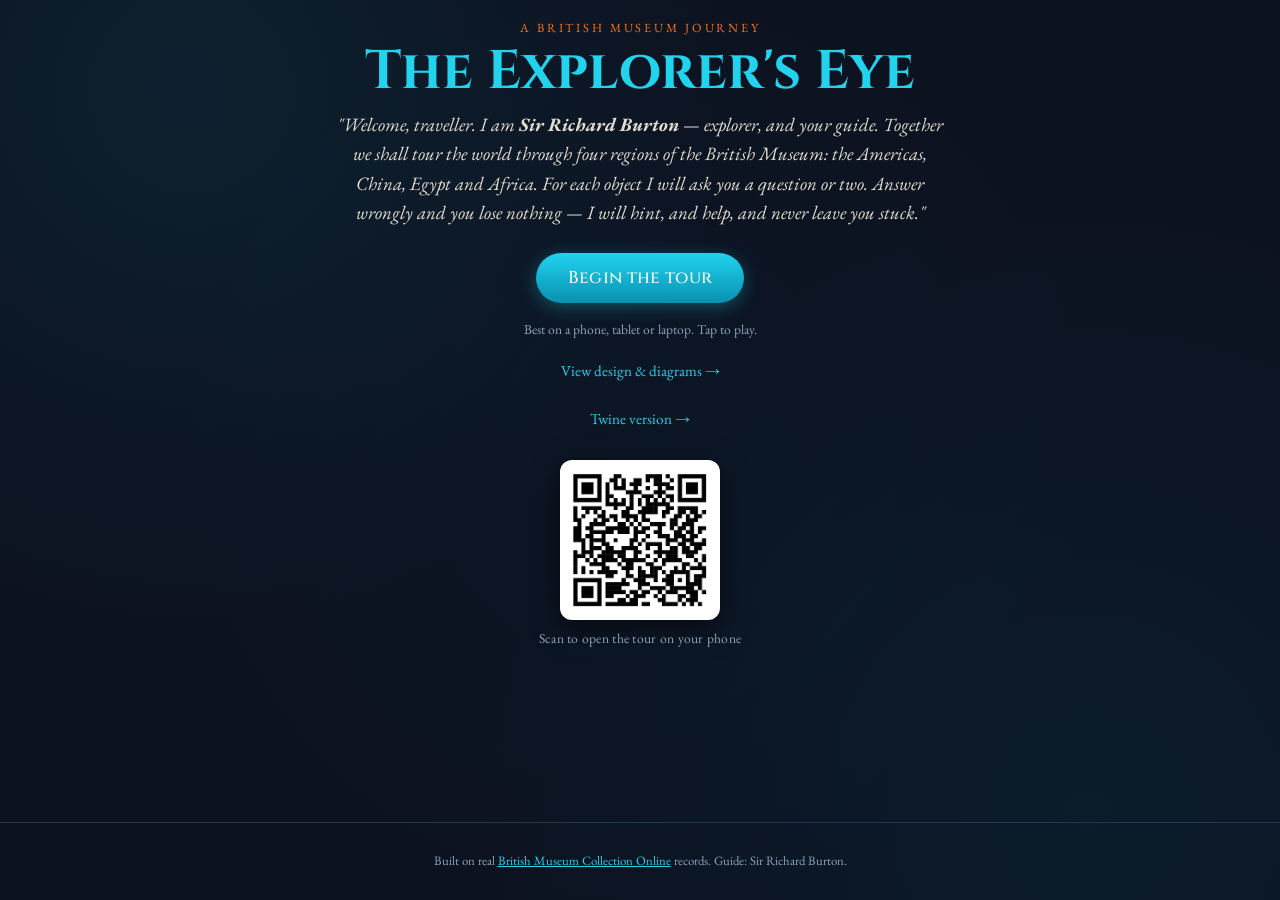
==== commit 18576aae: "qr added" ====
--- a/index.html
+++ b/index.html
@@ -49,6 +49,10 @@
           <p class="fineprint">Best on a phone, tablet or laptop. Tap to play.</p>
           <p class="fineprint"><button class="link-btn" id="welcomeDiagramsBtn" type="button">View design &amp; diagrams &#8594;</button></p>
           <p class="fineprint"><button class="link-btn" id="welcomeTwineBtn" type="button">Twine version &#8594;</button></p>
+          <figure class="welcome-qr">
+            <img src="images/qr.jpeg" alt="QR code linking to The Explorer's Eye website" width="160" height="160" />
+            <figcaption>Scan to open the tour on your phone</figcaption>
+          </figure>
         </div>
       </section>
 
--- a/styles.css
+++ b/styles.css
@@ -674,3 +674,26 @@
   font-weight: 600;
   color: var(--brick);
 }
+
+/* ---------- Welcome: QR code ---------- */
+.welcome-qr {
+  margin: 1.6rem auto 0;
+  display: flex;
+  flex-direction: column;
+  align-items: center;
+  gap: 0.5rem;
+}
+.welcome-qr img {
+  display: block;
+  width: 160px;
+  height: 160px;
+  padding: 0.55rem;
+  background: #fff;
+  border-radius: 12px;
+  box-shadow: var(--shadow);
+}
+.welcome-qr figcaption {
+  font-size: 0.85rem;
+  color: var(--ink-soft);
+  letter-spacing: 0.02em;
+}
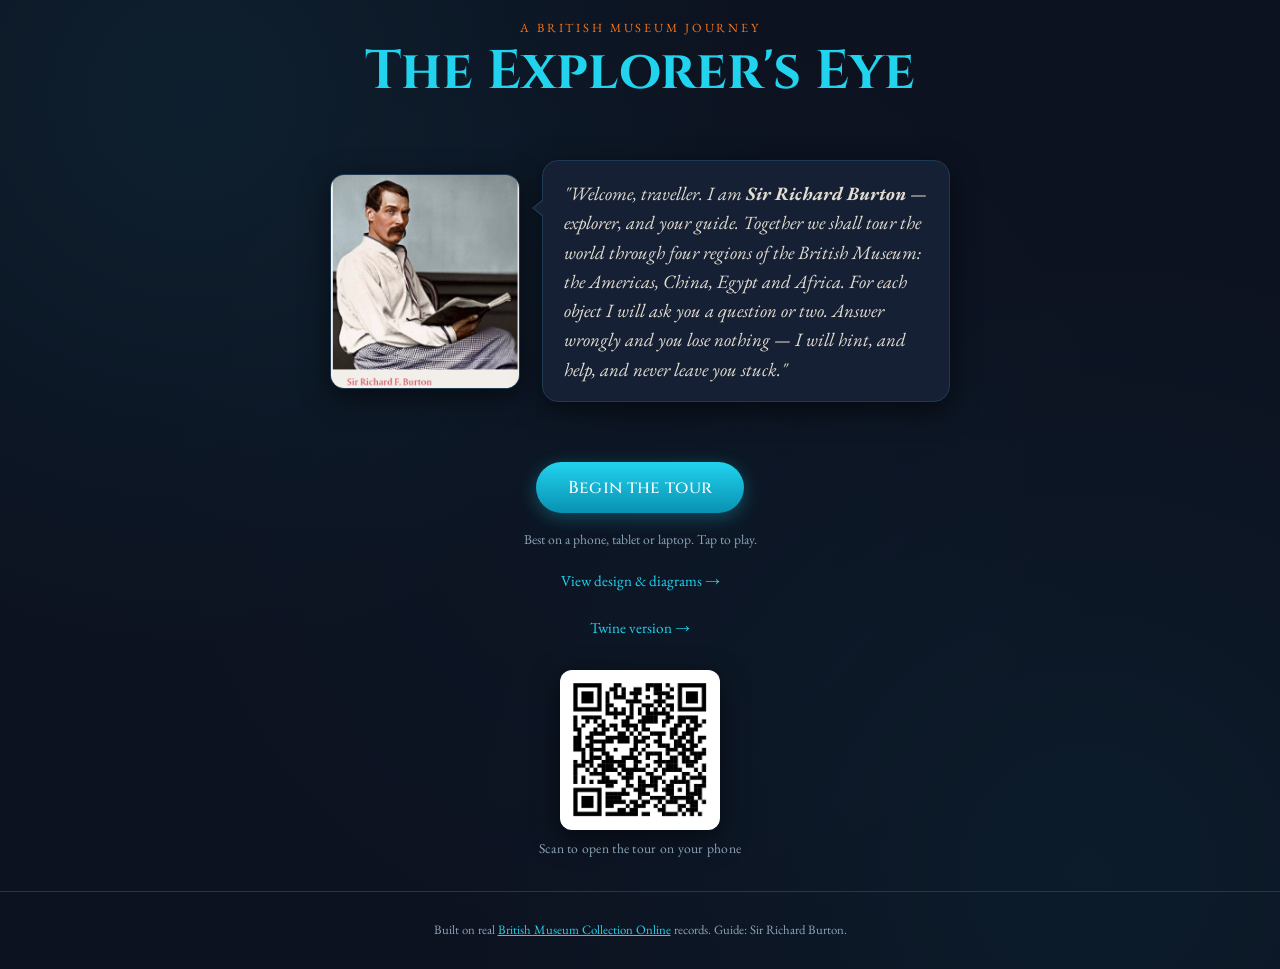
==== commit 98a5e470: "photo added" ====
--- a/index.html
+++ b/index.html
@@ -39,12 +39,17 @@
         <div class="welcome-inner">
           <p class="eyebrow">A British Museum journey</p>
           <h1 class="title" id="welcomeHeading">The Explorer's Eye</h1>
-          <p class="lede">
-            "Welcome, traveller. I am <strong>Sir Richard Burton</strong> &mdash; explorer, and your guide.
-            Together we shall tour the world through four regions of the British Museum:
-            the Americas, China, Egypt and Africa. For each object I will ask you a question or two.
-            Answer wrongly and you lose nothing &mdash; I will hint, and help, and never leave you stuck."
-          </p>
+          <div class="welcome-intro">
+            <figure class="burton-portrait">
+              <img src="images/image.png" alt="Portrait of Sir Richard F. Burton, explorer and your guide" />
+            </figure>
+            <p class="speech-bubble lede">
+              "Welcome, traveller. I am <strong>Sir Richard Burton</strong> &mdash; explorer, and your guide.
+              Together we shall tour the world through four regions of the British Museum:
+              the Americas, China, Egypt and Africa. For each object I will ask you a question or two.
+              Answer wrongly and you lose nothing &mdash; I will hint, and help, and never leave you stuck."
+            </p>
+          </div>
           <button class="btn btn-primary btn-lg" id="startBtn" type="button">Begin the tour</button>
           <p class="fineprint">Best on a phone, tablet or laptop. Tap to play.</p>
           <p class="fineprint"><button class="link-btn" id="welcomeDiagramsBtn" type="button">View design &amp; diagrams &#8594;</button></p>
--- a/styles.css
+++ b/styles.css
@@ -177,6 +177,86 @@
   max-width: 36em;
 }
 
+.welcome-intro {
+  display: flex;
+  align-items: center;
+  justify-content: center;
+  gap: 1.4rem;
+  margin: 0 auto 1.6rem;
+  text-align: left;
+  margin: 60px 0;
+}
+
+.burton-portrait {
+  margin: 0;
+  flex: 0 0 auto;
+}
+.burton-portrait img {
+  display: block;
+  width: clamp(120px, 22vw, 190px);
+  height: auto;
+  border-radius: 14px;
+  border: 1px solid var(--line);
+  box-shadow: var(--shadow);
+}
+
+.speech-bubble {
+  position: relative;
+  margin: 0;
+  max-width: 32em;
+  padding: 1.1rem 1.3rem;
+  background: var(--parchment-dark);
+  border: 1px solid var(--line);
+  border-radius: 16px;
+  box-shadow: var(--shadow);
+}
+/* tail pointing left, toward the portrait */
+.speech-bubble::before {
+  content: "";
+  position: absolute;
+  left: -11px;
+  top: 38px;
+  width: 0;
+  height: 0;
+  border-top: 9px solid transparent;
+  border-bottom: 9px solid transparent;
+  border-right: 11px solid var(--line);
+}
+.speech-bubble::after {
+  content: "";
+  position: absolute;
+  left: -9px;
+  top: 39px;
+  width: 0;
+  height: 0;
+  border-top: 8px solid transparent;
+  border-bottom: 8px solid transparent;
+  border-right: 10px solid var(--parchment-dark);
+}
+
+@media (max-width: 560px) {
+  .welcome-intro { flex-direction: column; text-align: center; }
+  /* tail points up, toward the portrait above */
+  .speech-bubble::before {
+    left: 50%;
+    top: -11px;
+    transform: translateX(-50%);
+    border: 0;
+    border-left: 9px solid transparent;
+    border-right: 9px solid transparent;
+    border-bottom: 11px solid var(--line);
+  }
+  .speech-bubble::after {
+    left: 50%;
+    top: -9px;
+    transform: translateX(-50%);
+    border: 0;
+    border-left: 8px solid transparent;
+    border-right: 8px solid transparent;
+    border-bottom: 10px solid var(--parchment-dark);
+  }
+}
+
 .fineprint { color: var(--ink-soft); font-size: 0.85rem; margin-top: 1rem; }
 
 /* ---------- Buttons ---------- */
